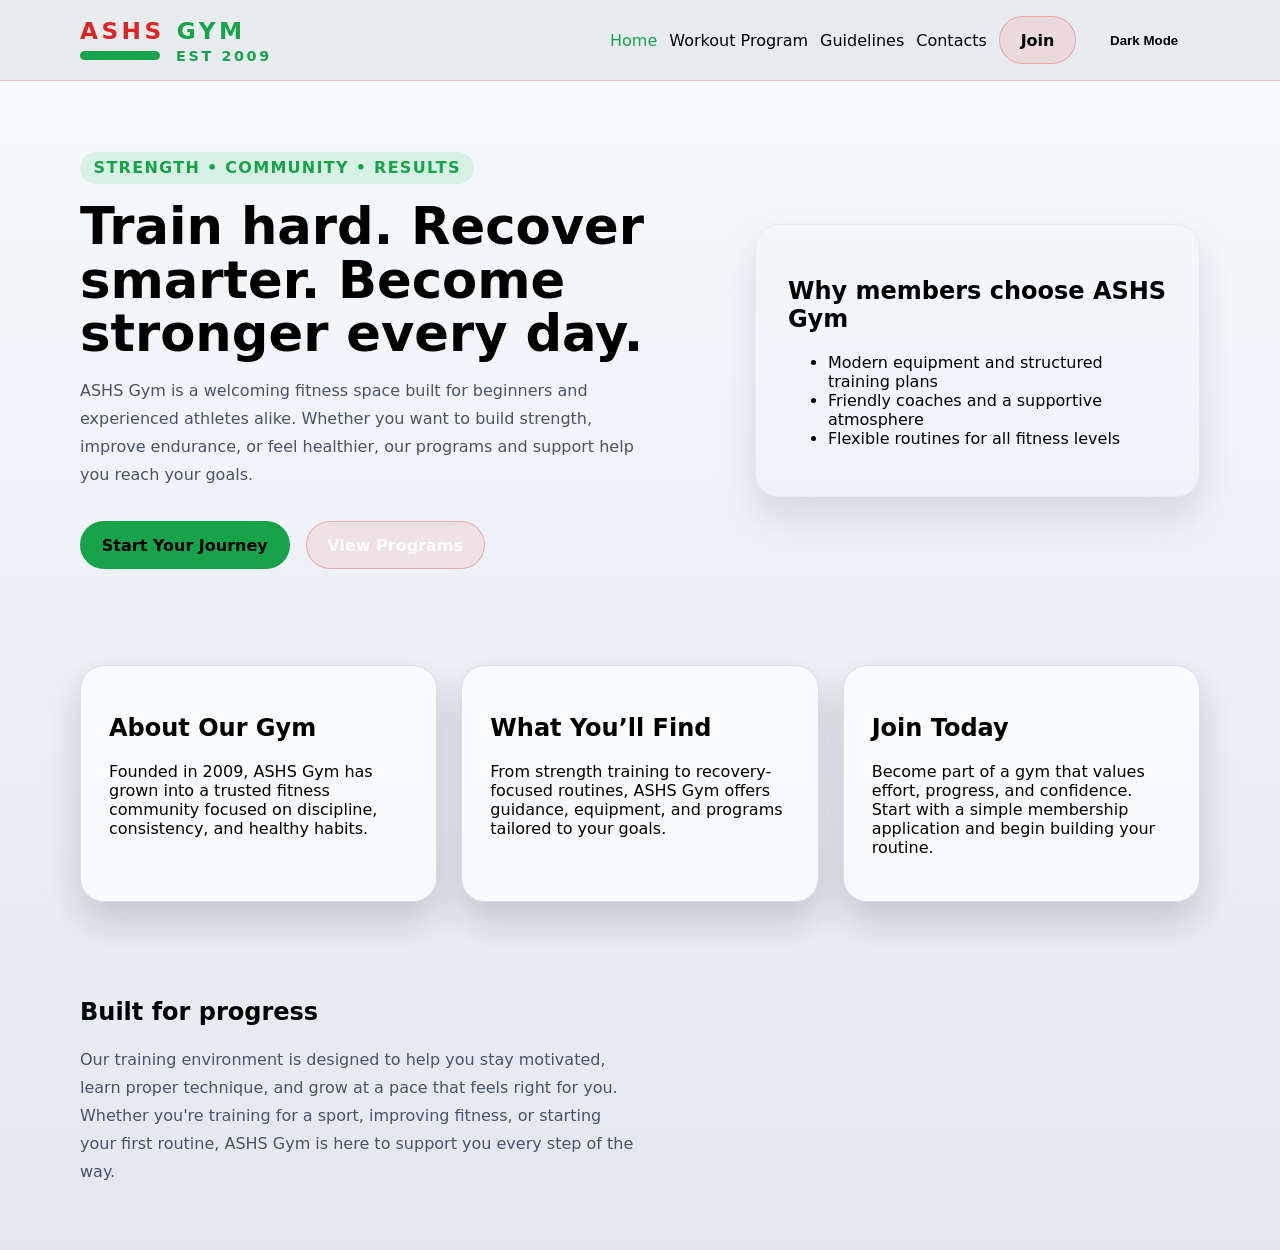
==== index.html @ 447c24f1 "About.html Changes" ====
<!DOCTYPE html>
<html lang="en">
<head>
  <meta charset="UTF-8" />
  <meta name="viewport" content="width=device-width, initial-scale=1.0" />
  <title>ASHS Gym | Home</title>
  <link rel="stylesheet" href="styles.css" />
</head>
<body>
  <header class="site-header">
    <div class="container header-inner">
      <a class="brand" href="index.html">
        <div class="brand-main"><span class="brand-red">ASHS</span><span class="brand-green">GYM</span></div>
        <div class="brand-subrow"><span class="brand-line"></span><span class="brand-sub">EST 2009</span></div>
      </a>
      <nav class="site-nav">
        <a href="index.html" class="active">Home</a>
        <a href="workout-program.html">Workout Program</a>
        <a href="guidelines.html">Guidelines</a>
        <a href="contacts.html">Contacts</a>
        <a class="button button-secondary" href="join.html">Join</a>
        <button id="themeToggle" class="button button-outline" aria-label="Toggle theme">Light Mode</button>
      </nav>
    </div>
  </header>

  <main>
    <section class="hero">
      <div class="container hero-grid">
        <div>
          <div class="eyebrow">Strength • Community • Results</div>
          <h1>Train hard. Recover smarter. Become stronger every day.</h1>
          <p>ASHS Gym is a welcoming fitness space built for beginners and experienced athletes alike. Whether you want to build strength, improve endurance, or feel healthier, our programs and support help you reach your goals.</p>
          <div class="hero-actions">
            <a class="button button-primary" href="join.html">Start Your Journey</a>
            <a class="button button-outline" href="workout-program.html">View Programs</a>
          </div>
        </div>

        <div class="hero-panel">
          <h2>Why members choose ASHS Gym</h2>
          <ul>
            <li>Modern equipment and structured training plans</li>
            <li>Friendly coaches and a supportive atmosphere</li>
            <li>Flexible routines for all fitness levels</li>
          </ul>
        </div>
      </div>
    </section>

    <section class="info-section">
      <div class="container info-grid">
        <article class="info-card">
          <h2>About Our Gym</h2>
          <p>Founded in 2009, ASHS Gym has grown into a trusted fitness community focused on discipline, consistency, and healthy habits.</p>
        </article>
        <article class="info-card">
          <h2>What You’ll Find</h2>
          <p>From strength training to recovery-focused routines, ASHS Gym offers guidance, equipment, and programs tailored to your goals.</p>
        </article>
        <article class="info-card">
          <h2>Join Today</h2>
          <p>Become part of a gym that values effort, progress, and confidence. Start with a simple membership application and begin building your routine.</p>
        </article>
      </div>
    </section>

    <section class="content-page">
      <div class="container">
        <h2>Built for progress</h2>
        <p>Our training environment is designed to help you stay motivated, learn proper technique, and grow at a pace that feels right for you. Whether you're training for a sport, improving fitness, or starting your first routine, ASHS Gym is here to support you every step of the way.</p>
      </div>
    </section>
  </main>

  <script src="script.js"></script>
</body>
</html>
---- styles.css ----
:root {
  color-scheme: dark;
  --bg: linear-gradient(180deg, #000000 0%, #090909 100%);
  --surface: rgba(255, 255, 255, 0.05);
  --surface-strong: rgba(255, 255, 255, 0.08);
  --text: #ffffff;
  --muted: #d1d5db;
  --accent: #22c55e;
  --accent-strong: #16a34a;
  --danger: #ef4444;
  --border: rgba(255, 255, 255, 0.12);
  --shadow: 0 20px 40px rgba(0, 0, 0, 0.45);
}

body.light-theme {
  color-scheme: light;
  --bg: linear-gradient(180deg, #f8fafc 0%, #e2e8f0 100%);
  --surface: rgba(255, 255, 255, 0.72);
  --surface-strong: rgba(15, 23, 42, 0.06);
  --text: #000000;
  --muted: #475569;
  --accent: #16a34a;
  --accent-strong: #15803d;
  --danger: #dc2626;
  --border: rgba(15, 23, 42, 0.12);
  --shadow: 0 20px 40px rgba(15, 23, 42, 0.12);
}

body.light-theme .site-nav a,
body.light-theme .site-nav button {
  color: #000000;
}

body.light-theme .site-nav a:hover,
body.light-theme .site-nav a.active {
  color: var(--accent);
}

* {
  box-sizing: border-box;
}

body {
  margin: 0;
  font-family: Inter, system-ui, -apple-system, BlinkMacSystemFont, 'Segoe UI', sans-serif;
  background: var(--bg);
  color: var(--text);
  min-height: 100vh;
  padding-top: 5.5rem;
}

img {
  max-width: 100%;
}

.container {
  width: min(1120px, calc(100% - 2rem));
  margin: 0 auto;
}

.site-header {
  position: fixed;
  top: 0;
  left: 0;
  right: 0;
  z-index: 100;
  background: var(--surface-strong);
  border-bottom: 1px solid rgba(239, 68, 68, 0.25);
}

.header-inner {
  display: flex;
  align-items: center;
  justify-content: space-between;
  gap: 1rem;
  padding: 1rem 0;
}

.brand {
  display: inline-flex;
  flex-direction: column;
  gap: 0.25rem;
  text-decoration: none;
}

.brand-main {
  display: inline-flex;
  gap: 0.75rem;
  align-items: center;
  font-size: 1.45rem;
  font-weight: 900;
  letter-spacing: 0.15em;
  text-transform: uppercase;
}

.brand-red {
  color: var(--danger);
}

.brand-green {
  color: var(--accent);
}

.brand-subrow {
  display: inline-flex;
  align-items: center;
  gap: 1rem;
}

.brand-line {
  display: inline-block;
  width: 5rem;
  height: 0.6rem;
  border-radius: 999px;
  background: var(--accent);
}

.brand-sub {
  color: var(--accent);
  font-size: 0.9rem;
  font-weight: 700;
  letter-spacing: 0.18em;
}

.site-nav {
  display: flex;
  flex-wrap: wrap;
  align-items: center;
  gap: 0.75rem;
}

.site-nav a,
.site-nav button {
  color: var(--muted);
  text-decoration: none;
  transition: color 0.2s ease;
}

.site-nav button {
  border: 1px solid transparent;
  background: transparent;
  cursor: pointer;
}

.site-nav a:hover,
.site-nav a.active {
  color: var(--accent);
}

.button {
  display: inline-flex;
  align-items: center;
  justify-content: center;
  border: 1px solid transparent;
  padding: 0.85rem 1.3rem;
  border-radius: 999px;
  font-weight: 700;
  text-decoration: none;
  transition: transform 0.2s ease, background-color 0.2s ease, border-color 0.2s ease;
}

.button:hover {
  transform: translateY(-1px);
}

.button-primary {
  background: var(--accent);
  color: #000000;
}

.button-secondary,
.button-outline {
  background: rgba(239, 68, 68, 0.1);
  color: #ffffff;
  border-color: rgba(239, 68, 68, 0.35);
}

.hero {
  padding: 4rem 0 3rem;
}

.hero-grid {
  display: grid;
  grid-template-columns: 1.3fr 0.9fr;
  gap: 2rem;
  align-items: center;
}

.eyebrow {
  display: inline-flex;
  padding: 0.4rem 0.85rem;
  border-radius: 999px;
  background: rgba(34, 197, 94, 0.14);
  color: var(--accent);
  font-weight: 700;
  letter-spacing: 0.08em;
  text-transform: uppercase;
  margin-bottom: 1rem;
}

.hero h1,
.content-page h1 {
  font-size: clamp(2.25rem, 4vw, 4rem);
  line-height: 1.05;
  margin: 0 0 1rem;
}

.hero p,
.content-page p {
  max-width: 55ch;
  color: var(--muted);
  line-height: 1.75;
}

.hero-actions {
  display: flex;
  flex-wrap: wrap;
  gap: 1rem;
  margin-top: 2rem;
}

.hero-panel {
  background: rgba(255, 255, 255, 0.05);
  border: 1px solid rgba(148, 163, 184, 0.12);
  border-radius: 24px;
  padding: 2rem;
  box-shadow: var(--shadow);
}

.feature-card h2 {
  margin-top: 0;
}

.feature-card ul {
  list-style: disc;
  margin: 1rem 0 0;
  padding-left: 1.4rem;
  color: var(--muted);
}

.info-section,
.content-page {
  padding: 3rem 0;
}

.info-card,
.callout,
.join-details,
.contact-card,
.guidelines-list article,
.program-grid article,
.feature-grid article {
  background: var(--surface);
  border: 1px solid var(--border);
  border-radius: 24px;
  padding: 1.75rem;
  box-shadow: 0 18px 36px rgba(15, 23, 42, 0.18);
}

.info-grid,
.program-grid,
.feature-grid,
.contact-grid,
.guidelines-list,
.join-grid {
  display: grid;
  gap: 1.5rem;
}

.info-grid,
.program-grid,
.feature-grid,
.contact-grid {
  grid-template-columns: repeat(auto-fit, minmax(240px, 1fr));
}

.callout {
  background: linear-gradient(135deg, rgba(34, 197, 94, 0.18), rgba(239, 68, 68, 0.12));
  border: 1px solid rgba(34, 197, 94, 0.18);
}

.callout h2 {
  margin-top: 0;
}

.content-page h2,
.join-details h2,
.contact-card h2,
.guidelines-list h2,
.program-grid h2 {
  margin-top: 0;
}

.join-grid {
  grid-template-columns: minmax(320px, 1.2fr) 0.8fr;
  align-items: start;
}

.join-form {
  display: grid;
  gap: 1rem;
}

label {
  font-weight: 600;
  color: var(--text);
}

input,
select,
textarea {
  width: 100%;
  padding: 0.95rem 1rem;
  border-radius: 16px;
  border: 1px solid rgba(148, 163, 184, 0.18);
  background: rgba(15, 23, 42, 0.94);
  color: var(--text);
  font: inherit;
}

input:focus,
select:focus,
textarea:focus {
  outline: 2px solid rgba(34, 197, 94, 0.45);
  outline-offset: 2px;
}

.form-message {
  color: #a5f3fc;
  font-weight: 600;
  min-height: 1.4rem;
}

.sql-note {
  margin-top: 1.5rem;
  padding: 1rem;
  border-radius: 18px;
  background: rgba(34, 197, 94, 0.08);
  border: 1px solid rgba(34, 197, 94, 0.18);
  color: var(--muted);
}

.site-footer {
  padding: 2.5rem 0 3rem;
  background: #040404;
  border-top: 1px solid rgba(239, 68, 68, 0.22);
}

.site-footer h2 {
  color: #ffffff;
}

.site-footer p,
.site-footer strong {
  color: var(--muted);
  gap: 1.5rem;
  grid-template-columns: 1.2fr 0.8fr;
}

.footer-social {
  display: flex;
  flex-wrap: wrap;
  gap: 0.75rem;
  margin-top: 1rem;
}

.footer-social a {
  color: var(--muted);
  text-decoration: none;
  font-weight: 700;
  transition: color 0.2s ease;
}

.footer-social a:hover {
  color: var(--accent);
}

@media (max-width: 900px) {
  .hero-grid,
  .join-grid,
  .footer-grid {
    grid-template-columns: 1fr;
  }
}

@media (max-width: 640px) {
  .header-inner {
    flex-direction: column;
    align-items: flex-start;
  }
  .site-nav {
    width: 100%;
    justify-content: flex-start;
  }
  .hero h1 {
    font-size: 2.5rem;
  }
}
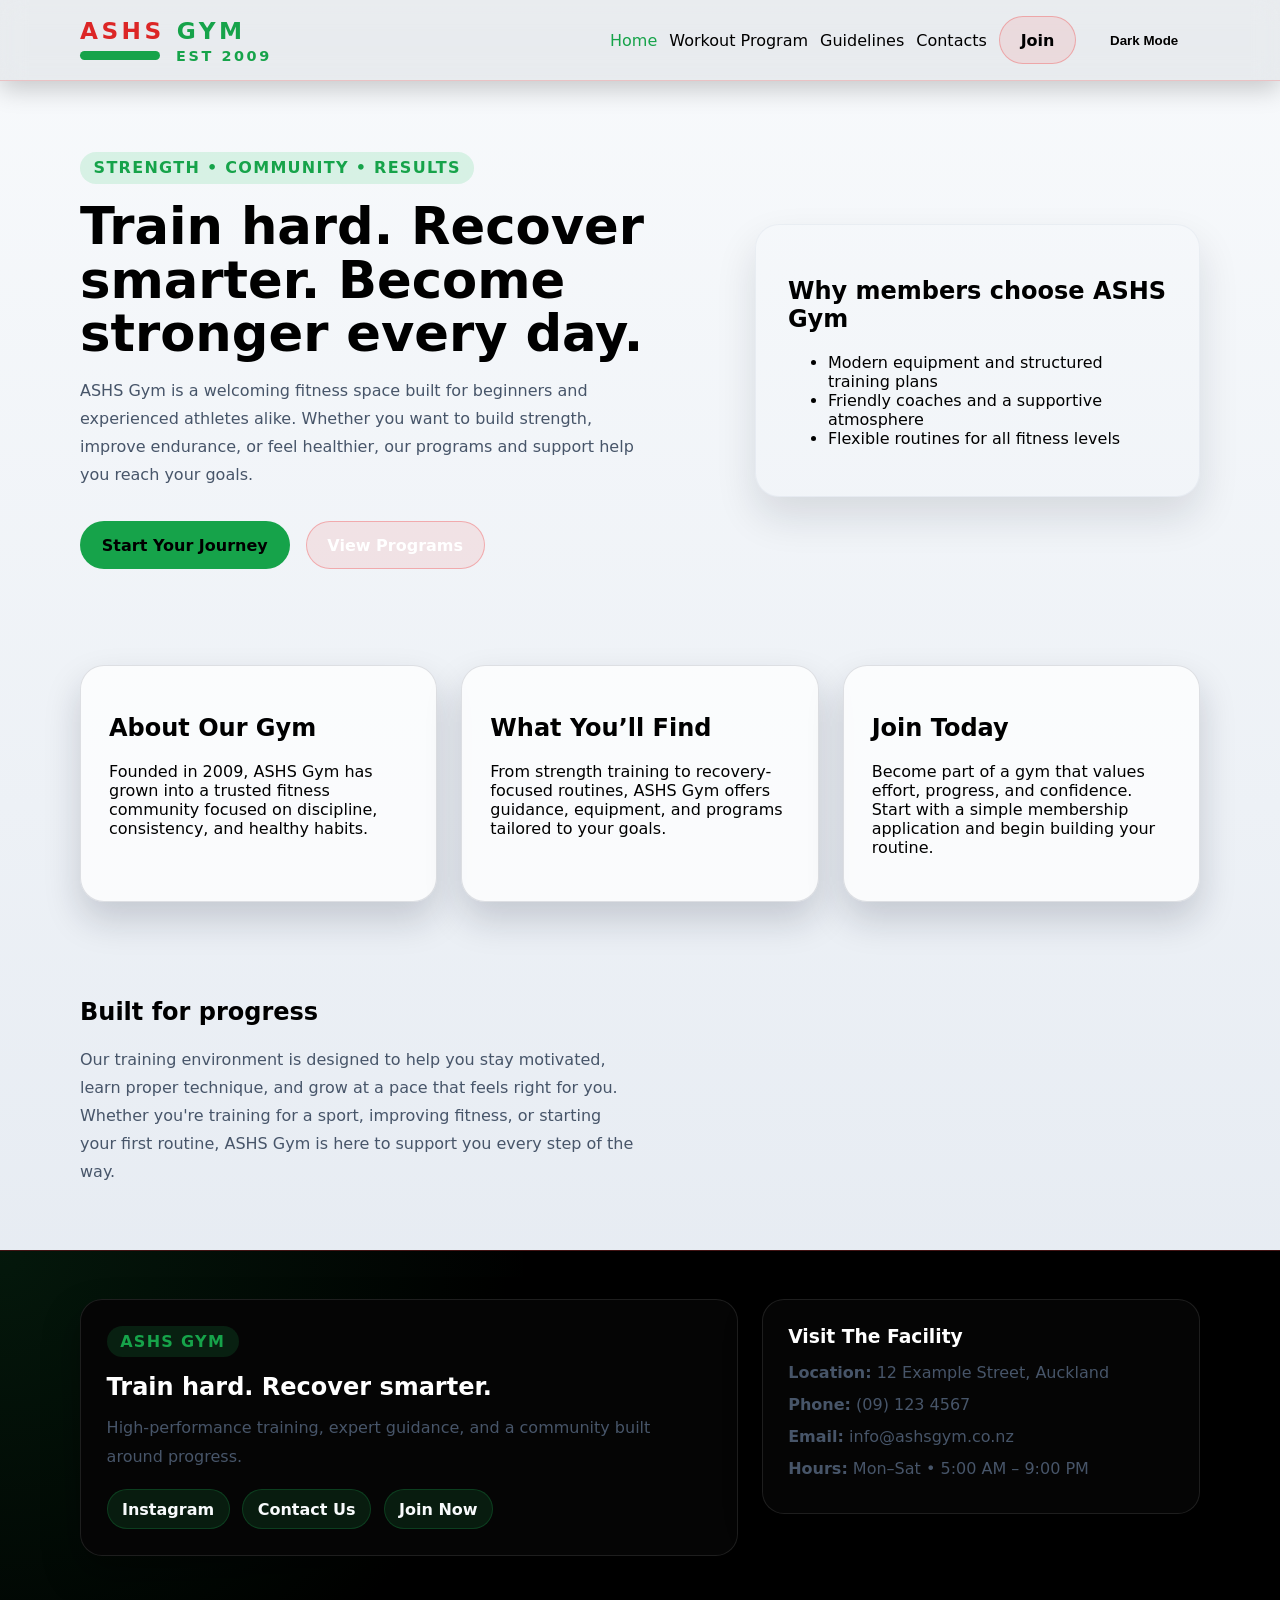
==== commit 6018cd25: "Adding Footer (Part 1)" ====
--- a/index.html
+++ b/index.html
@@ -73,6 +73,29 @@
     </section>
   </main>
 
+  <footer class="site-footer">
+    <div class="container footer-grid">
+      <div class="footer-card">
+        <div class="eyebrow">ASHS GYM</div>
+        <h2>Train hard. Recover smarter.</h2>
+        <p>High-performance training, expert guidance, and a community built around progress.</p>
+        <div class="footer-social">
+          <a href="https://www.instagram.com" target="_blank" rel="noopener noreferrer">Instagram</a>
+          <a href="contacts.html">Contact Us</a>
+          <a href="join.html">Join Now</a>
+        </div>
+      </div>
+
+      <div class="footer-card">
+        <h3>Visit The Facility</h3>
+        <p><strong>Location:</strong> 12 Example Street, Auckland</p>
+        <p><strong>Phone:</strong> (09) 123 4567</p>
+        <p><strong>Email:</strong> info@ashsgym.co.nz</p>
+        <p><strong>Hours:</strong> Mon–Sat • 5:00 AM – 9:00 PM</p>
+      </div>
+    </div>
+  </footer>
+
   <script src="script.js"></script>
 </body>
 </html>
--- a/styles.css
+++ b/styles.css
@@ -63,9 +63,12 @@
   top: 0;
   left: 0;
   right: 0;
-  z-index: 100;
+  width: 100%;
+  z-index: 1000;
   background: var(--surface-strong);
+  backdrop-filter: blur(12px);
   border-bottom: 1px solid rgba(239, 68, 68, 0.25);
+  box-shadow: 0 8px 24px rgba(0, 0, 0, 0.2);
 }
 
 .header-inner {
@@ -336,43 +339,80 @@
   padding: 1rem;
   border-radius: 18px;
   background: rgba(34, 197, 94, 0.08);
-  border: 1px solid rgba(34, 197, 94, 0.18);
+  border: 1px solid rgba(0, 0, 0, 0.18);
   color: var(--muted);
 }
 
 .site-footer {
-  padding: 2.5rem 0 3rem;
-  background: #040404;
-  border-top: 1px solid rgba(239, 68, 68, 0.22);
-}
-
-.site-footer h2 {
+  padding: 3rem 0 3.5rem;
+  background: #000000;
+  border-top: 1px solid rgba(239, 68, 68, 0.28);
+  position: relative;
+  overflow: hidden;
+}
+
+.site-footer::before {
+  content: "";
+  position: absolute;
+  inset: 0;
+  background: radial-gradient(circle at top left, rgba(34, 197, 94, 0.12), transparent 40%);
+  pointer-events: none;
+}
+
+.footer-grid {
+  display: grid;
+  grid-template-columns: 1.2fr 0.8fr;
+  gap: 1.5rem;
+  align-items: start;
+  position: relative;
+  z-index: 1;
+}
+
+.footer-card {
+  background: #050505;
+  border: 1px solid rgba(255, 255, 255, 0.1);
+  border-radius: 22px;
+  padding: 1.6rem;
+  box-shadow: 0 18px 36px rgba(0, 0, 0, 0.4);
+  backdrop-filter: blur(8px);
+}
+
+.site-footer h2,
+.site-footer h3 {
   color: #ffffff;
+  margin-top: 0;
+  margin-bottom: 0.8rem;
 }
 
 .site-footer p,
 .site-footer strong {
   color: var(--muted);
-  gap: 1.5rem;
-  grid-template-columns: 1.2fr 0.8fr;
+  line-height: 1.8;
+  margin: 0.2rem 0;
 }
 
 .footer-social {
   display: flex;
   flex-wrap: wrap;
-  gap: 0.75rem;
-  margin-top: 1rem;
+  gap: 0.8rem;
+  margin-top: 1.1rem;
 }
 
 .footer-social a {
-  color: var(--muted);
+  color: #f8fafc;
   text-decoration: none;
   font-weight: 700;
-  transition: color 0.2s ease;
+  padding: 0.6rem 0.9rem;
+  border-radius: 999px;
+  background: rgba(34, 197, 94, 0.12);
+  border: 1px solid rgba(34, 197, 94, 0.2);
+  transition: all 0.2s ease;
 }
 
 .footer-social a:hover {
   color: var(--accent);
+  background: rgba(34, 197, 94, 0.2);
+  transform: translateY(-1px);
 }
 
 @media (max-width: 900px) {
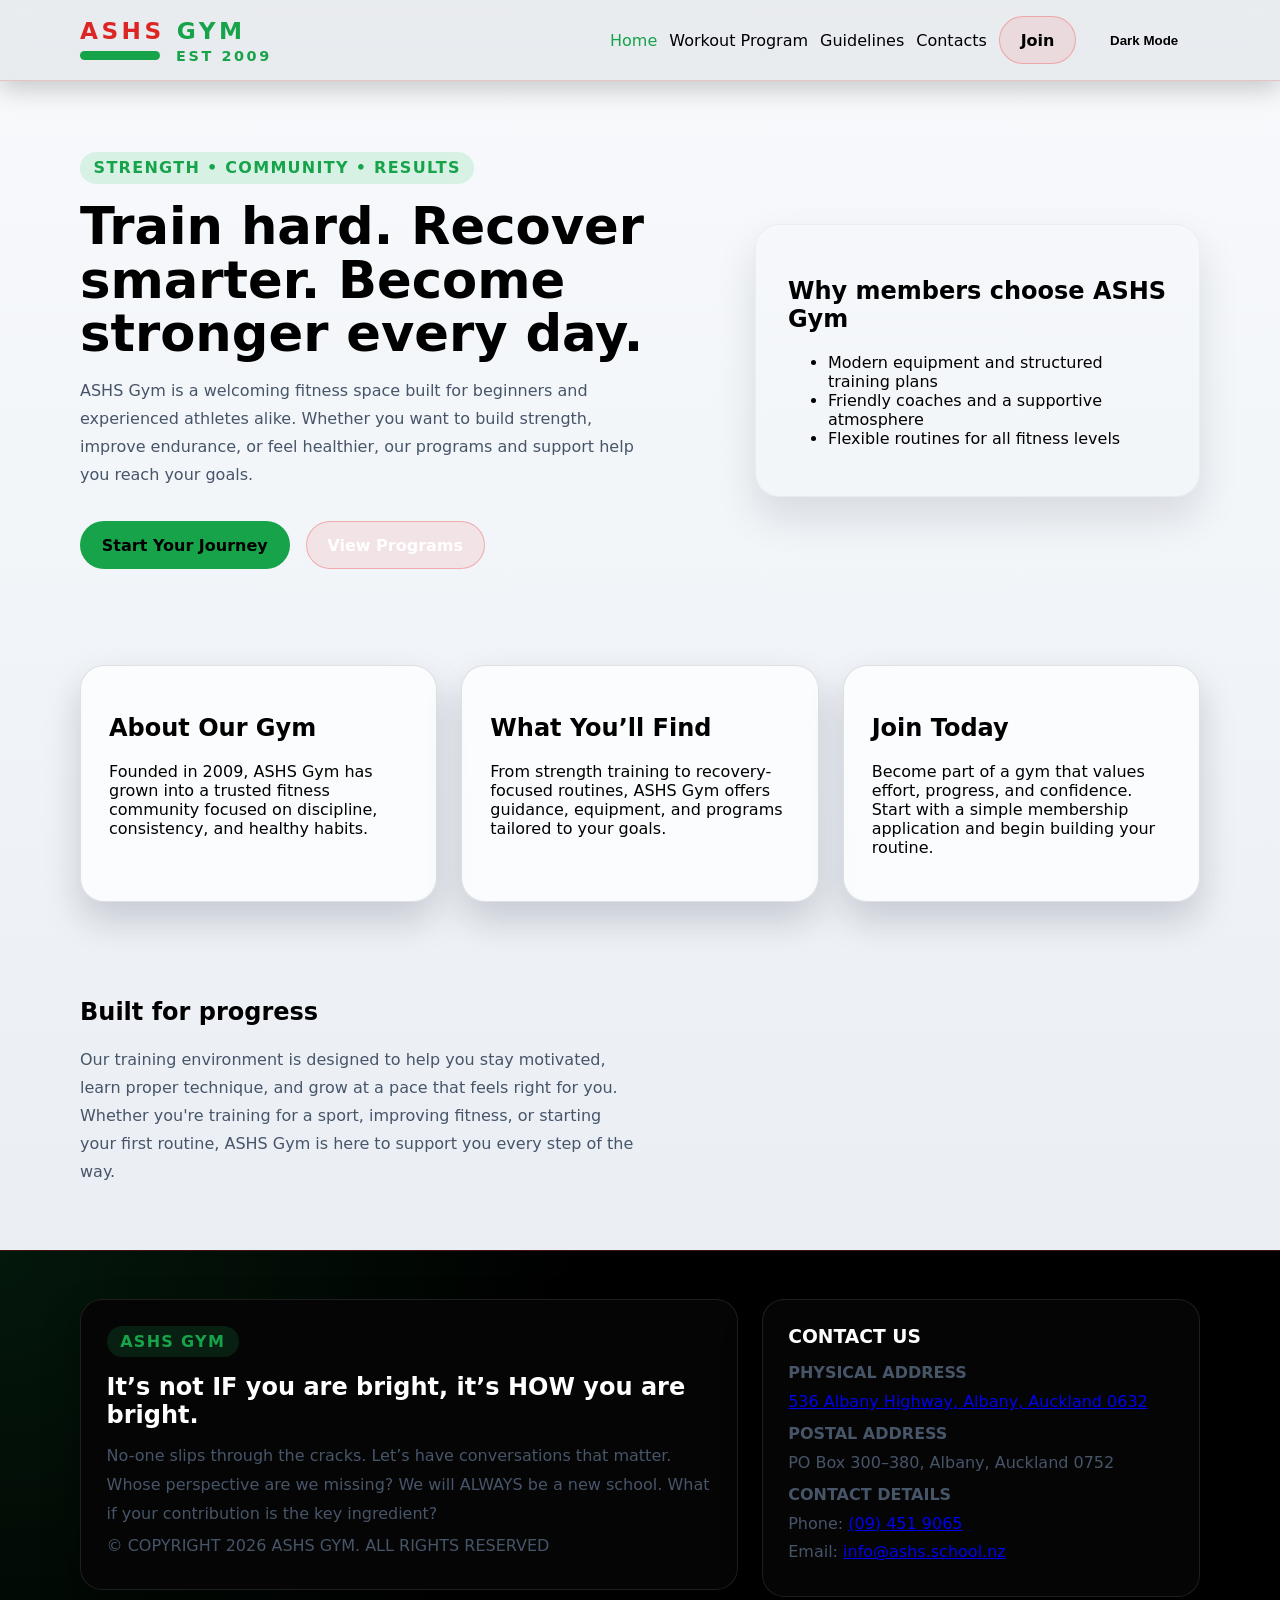
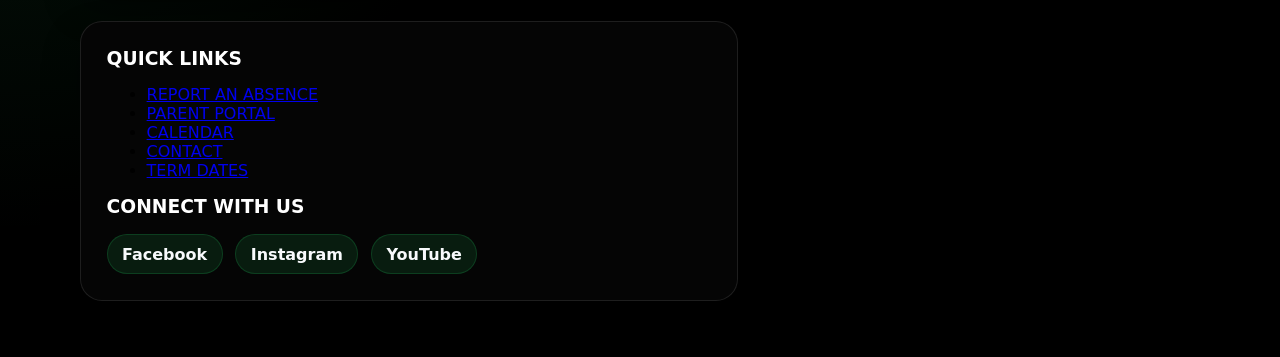
==== commit a46ae0fc: "Adding Footer" ====
--- a/index.html
+++ b/index.html
@@ -77,21 +77,33 @@
     <div class="container footer-grid">
       <div class="footer-card">
         <div class="eyebrow">ASHS GYM</div>
-        <h2>Train hard. Recover smarter.</h2>
-        <p>High-performance training, expert guidance, and a community built around progress.</p>
-        <div class="footer-social">
-          <a href="https://www.instagram.com" target="_blank" rel="noopener noreferrer">Instagram</a>
-          <a href="contacts.html">Contact Us</a>
-          <a href="join.html">Join Now</a>
-        </div>
+        <h2>It’s not IF you are bright, it’s HOW you are bright.</h2>
+        <p>No-one slips through the cracks. Let’s have conversations that matter. Whose perspective are we missing? We will ALWAYS be a new school. What if your contribution is the key ingredient?</p>
+        <p class="copyright">© COPYRIGHT 2026 ASHS GYM. ALL RIGHTS RESERVED</p>
       </div>
 
       <div class="footer-card">
-        <h3>Visit The Facility</h3>
-        <p><strong>Location:</strong> 12 Example Street, Auckland</p>
-        <p><strong>Phone:</strong> (09) 123 4567</p>
-        <p><strong>Email:</strong> info@ashsgym.co.nz</p>
-        <p><strong>Hours:</strong> Mon–Sat • 5:00 AM – 9:00 PM</p>
+        <h3>CONTACT US</h3>
+        <p><strong>PHYSICAL ADDRESS</strong><br><a href="https://goo.gl/maps/BUhARejcV5fjpgMNA" target="_blank" rel="noopener noreferrer">536 Albany Highway, Albany, Auckland 0632</a></p>
+        <p><strong>POSTAL ADDRESS</strong><br>PO Box 300–380, Albany, Auckland 0752</p>
+        <p><strong>CONTACT DETAILS</strong><br>Phone: <a href="tel:094519065">(09) 451 9065</a><br>Email: <a href="mailto:info@ashs.school.nz">info@ashs.school.nz</a></p>
+      </div>
+
+      <div class="footer-card">
+        <h3>QUICK LINKS</h3>
+        <ul class="footer-links">
+          <li><a href="https://www.ashs.school.nz/report-an-absence/">REPORT AN ABSENCE</a></li>
+          <li><a href="https://ashs.school.kiwi/index.php">PARENT PORTAL</a></li>
+          <li><a href="https://www.ashs.school.nz/calendar/">CALENDAR</a></li>
+          <li><a href="https://www.ashs.school.nz/contact-us/">CONTACT</a></li>
+          <li><a href="https://www.ashs.school.nz/general-information/">TERM DATES</a></li>
+        </ul>
+        <h3>CONNECT WITH US</h3>
+        <div class="footer-social">
+          <a href="https://www.facebook.com" target="_blank" rel="noopener noreferrer">Facebook</a>
+          <a href="https://www.instagram.com" target="_blank" rel="noopener noreferrer">Instagram</a>
+          <a href="https://www.youtube.com" target="_blank" rel="noopener noreferrer">YouTube</a>
+        </div>
       </div>
     </div>
   </footer>
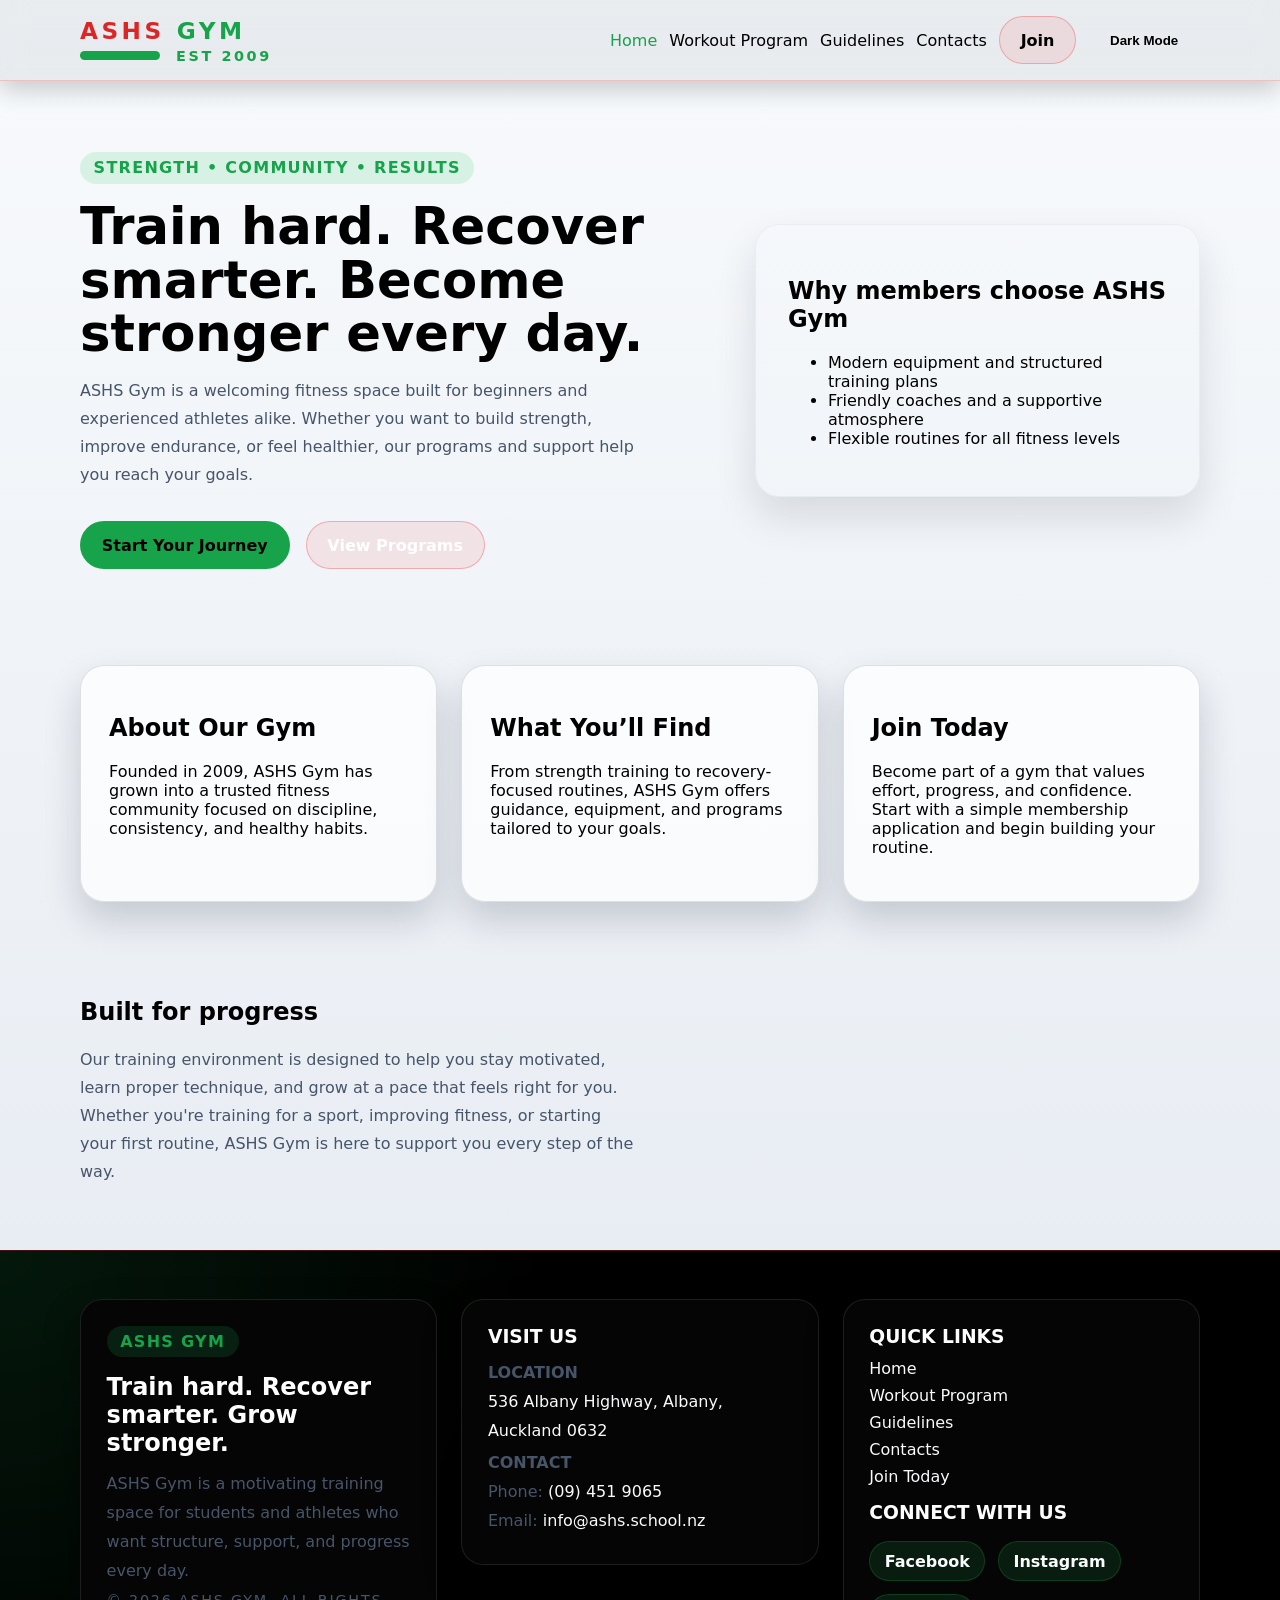
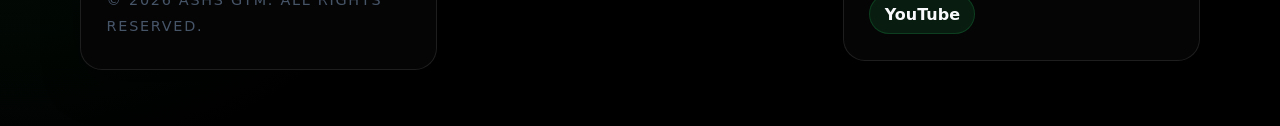
==== commit 35bf9523: "Footer Update Fix" ====
--- a/index.html
+++ b/index.html
@@ -77,26 +77,25 @@
     <div class="container footer-grid">
       <div class="footer-card">
         <div class="eyebrow">ASHS GYM</div>
-        <h2>It’s not IF you are bright, it’s HOW you are bright.</h2>
-        <p>No-one slips through the cracks. Let’s have conversations that matter. Whose perspective are we missing? We will ALWAYS be a new school. What if your contribution is the key ingredient?</p>
-        <p class="copyright">© COPYRIGHT 2026 ASHS GYM. ALL RIGHTS RESERVED</p>
+        <h2>Train hard. Recover smarter. Grow stronger.</h2>
+        <p>ASHS Gym is a motivating training space for students and athletes who want structure, support, and progress every day.</p>
+        <p class="copyright">© 2026 ASHS GYM. ALL RIGHTS RESERVED.</p>
       </div>
 
       <div class="footer-card">
-        <h3>CONTACT US</h3>
-        <p><strong>PHYSICAL ADDRESS</strong><br><a href="https://goo.gl/maps/BUhARejcV5fjpgMNA" target="_blank" rel="noopener noreferrer">536 Albany Highway, Albany, Auckland 0632</a></p>
-        <p><strong>POSTAL ADDRESS</strong><br>PO Box 300–380, Albany, Auckland 0752</p>
-        <p><strong>CONTACT DETAILS</strong><br>Phone: <a href="tel:094519065">(09) 451 9065</a><br>Email: <a href="mailto:info@ashs.school.nz">info@ashs.school.nz</a></p>
+        <h3>VISIT US</h3>
+        <p><strong>LOCATION</strong><br><a href="https://goo.gl/maps/BUhARejcV5fjpgMNA" target="_blank" rel="noopener noreferrer">536 Albany Highway, Albany, Auckland 0632</a></p>
+        <p><strong>CONTACT</strong><br>Phone: <a href="tel:094519065">(09) 451 9065</a><br>Email: <a href="mailto:info@ashs.school.nz">info@ashs.school.nz</a></p>
       </div>
 
       <div class="footer-card">
         <h3>QUICK LINKS</h3>
         <ul class="footer-links">
-          <li><a href="https://www.ashs.school.nz/report-an-absence/">REPORT AN ABSENCE</a></li>
-          <li><a href="https://ashs.school.kiwi/index.php">PARENT PORTAL</a></li>
-          <li><a href="https://www.ashs.school.nz/calendar/">CALENDAR</a></li>
-          <li><a href="https://www.ashs.school.nz/contact-us/">CONTACT</a></li>
-          <li><a href="https://www.ashs.school.nz/general-information/">TERM DATES</a></li>
+          <li><a href="index.html">Home</a></li>
+          <li><a href="workout-program.html">Workout Program</a></li>
+          <li><a href="guidelines.html">Guidelines</a></li>
+          <li><a href="contacts.html">Contacts</a></li>
+          <li><a href="join.html">Join Today</a></li>
         </ul>
         <h3>CONNECT WITH US</h3>
         <div class="footer-social">
--- a/styles.css
+++ b/styles.css
@@ -361,7 +361,7 @@
 
 .footer-grid {
   display: grid;
-  grid-template-columns: 1.2fr 0.8fr;
+  grid-template-columns: repeat(3, minmax(0, 1fr));
   gap: 1.5rem;
   align-items: start;
   position: relative;
@@ -389,6 +389,33 @@
   color: var(--muted);
   line-height: 1.8;
   margin: 0.2rem 0;
+}
+
+.footer-links {
+  list-style: none;
+  padding: 0;
+  margin: 0.5rem 0 1rem;
+  display: grid;
+  gap: 0.5rem;
+}
+
+.footer-links a,
+.site-footer a {
+  color: #f8fafc;
+  text-decoration: none;
+  transition: color 0.2s ease;
+}
+
+.footer-links a:hover,
+.site-footer a:hover {
+  color: var(--accent);
+}
+
+.copyright {
+  margin-top: 1rem;
+  font-size: 0.9rem;
+  letter-spacing: 0.12em;
+  text-transform: uppercase;
 }
 
 .footer-social {
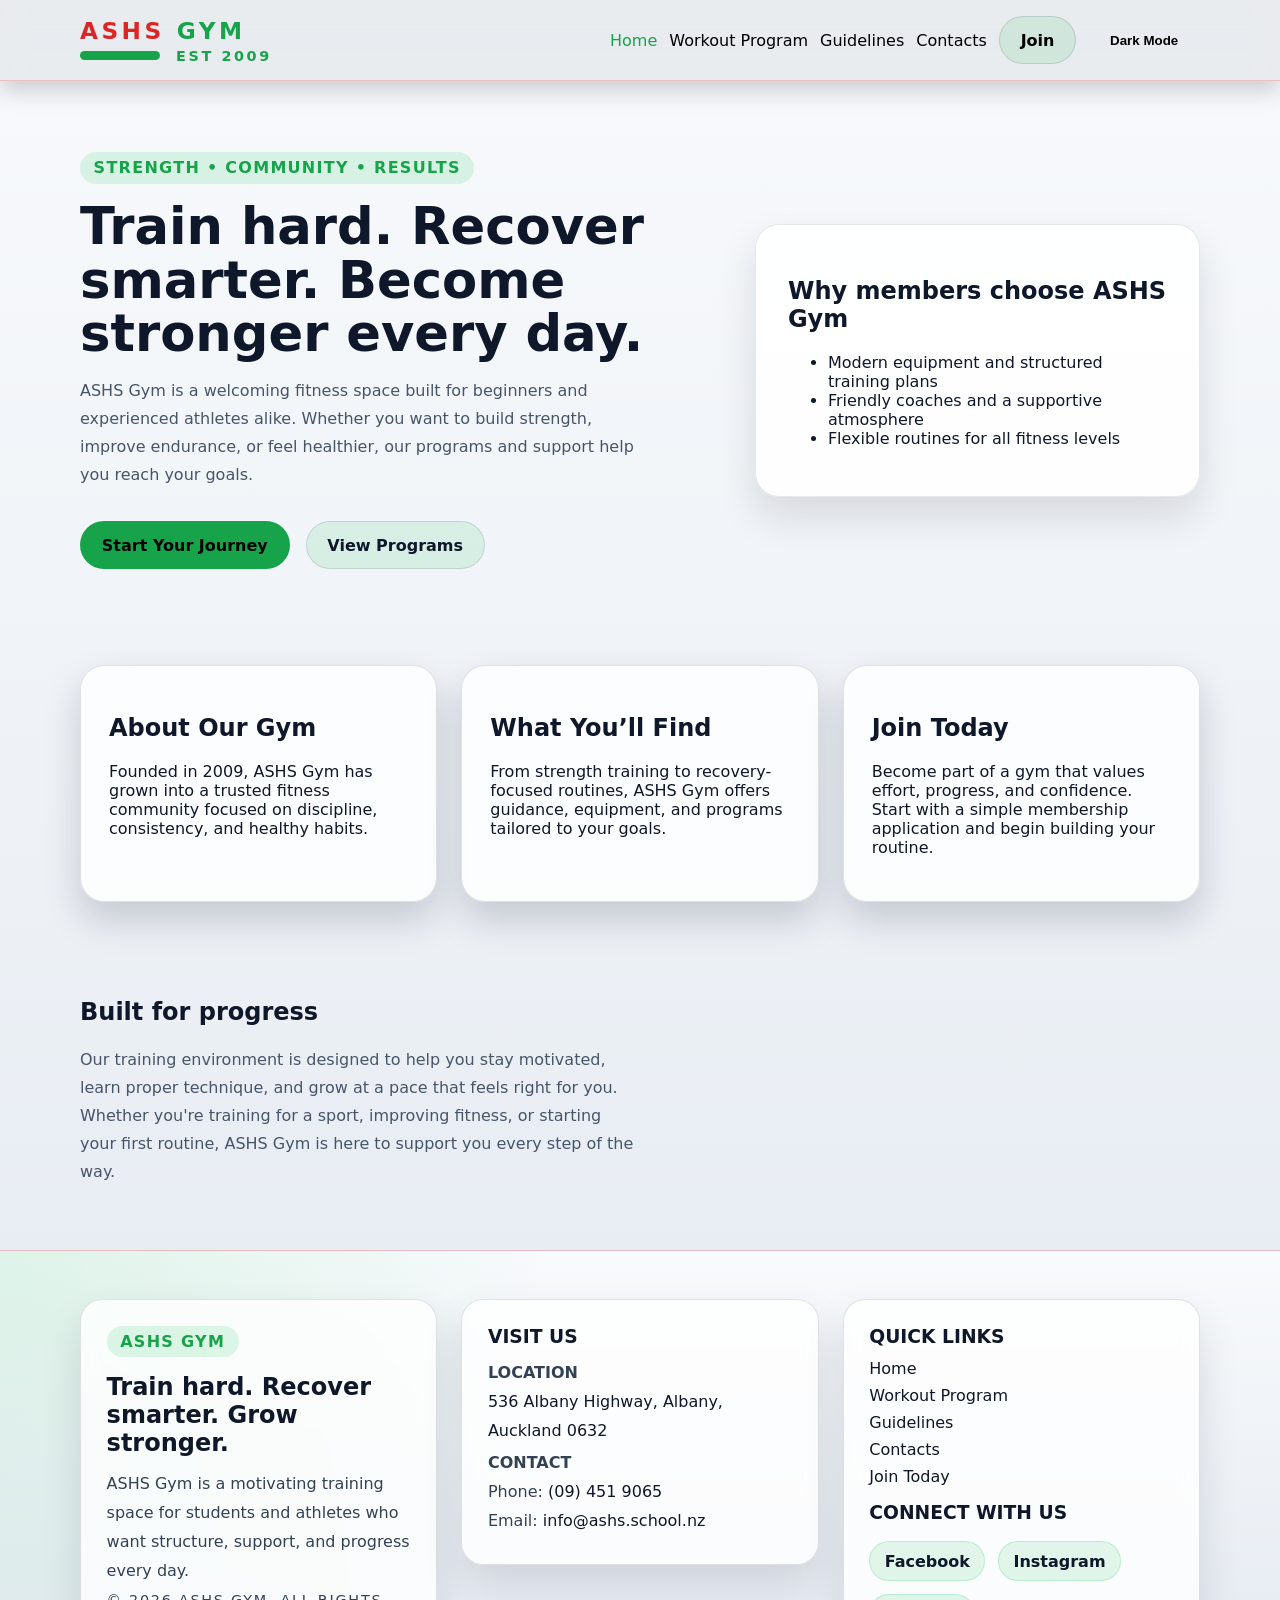
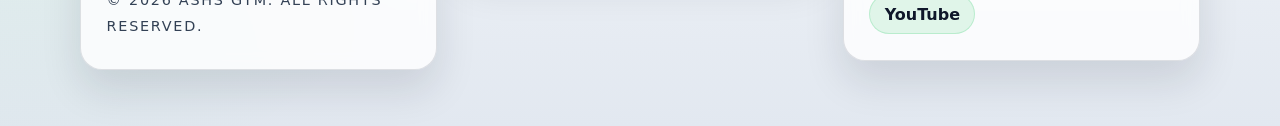
==== commit 684c3852: "Join SQLITE Addition TOOK SOO LONGGG :sOB" ====
--- a/index.html
+++ b/index.html
@@ -99,9 +99,9 @@
         </ul>
         <h3>CONNECT WITH US</h3>
         <div class="footer-social">
-          <a href="https://www.facebook.com" target="_blank" rel="noopener noreferrer">Facebook</a>
-          <a href="https://www.instagram.com" target="_blank" rel="noopener noreferrer">Instagram</a>
-          <a href="https://www.youtube.com" target="_blank" rel="noopener noreferrer">YouTube</a>
+          <a href="https://www.facebook.com/ashssports/" target="_blank" rel="noopener noreferrer">Facebook</a>
+          <a href="https://www.instagram.com/ashs_sports/" target="_blank" rel="noopener noreferrer">Instagram</a>
+          <a href="https://www.youtube.com/@ASHS_GymClub" target="_blank" rel="noopener noreferrer">YouTube</a>
         </div>
       </div>
     </div>
--- a/styles.css
+++ b/styles.css
@@ -10,20 +10,42 @@
   --danger: #ef4444;
   --border: rgba(255, 255, 255, 0.12);
   --shadow: 0 20px 40px rgba(0, 0, 0, 0.45);
+  --panel-bg: rgba(255, 255, 255, 0.05);
+  --panel-border: rgba(148, 163, 184, 0.12);
+  --input-bg: rgba(15, 23, 42, 0.94);
+  --button-secondary-bg: rgba(239, 68, 68, 0.1);
+  --button-secondary-color: #ffffff;
+  --button-outline-border: rgba(239, 68, 68, 0.35);
+  --footer-bg: linear-gradient(180deg, #050505 0%, #111827 100%);
+  --footer-card-bg: rgba(5, 5, 5, 0.8);
+  --footer-heading: #ffffff;
+  --footer-text: #e2e8f0;
+  --footer-link: #f8fafc;
 }
 
 body.light-theme {
   color-scheme: light;
   --bg: linear-gradient(180deg, #f8fafc 0%, #e2e8f0 100%);
-  --surface: rgba(255, 255, 255, 0.72);
+  --surface: rgba(255, 255, 255, 0.82);
   --surface-strong: rgba(15, 23, 42, 0.06);
-  --text: #000000;
+  --text: #0f172a;
   --muted: #475569;
   --accent: #16a34a;
   --accent-strong: #15803d;
   --danger: #dc2626;
   --border: rgba(15, 23, 42, 0.12);
   --shadow: 0 20px 40px rgba(15, 23, 42, 0.12);
+  --panel-bg: rgba(255, 255, 255, 0.9);
+  --panel-border: rgba(15, 23, 42, 0.1);
+  --input-bg: rgba(255, 255, 255, 0.96);
+  --button-secondary-bg: rgba(34, 197, 94, 0.12);
+  --button-secondary-color: #0f172a;
+  --button-outline-border: rgba(15, 23, 42, 0.12);
+  --footer-bg: linear-gradient(180deg, #f8fafc 0%, #e2e8f0 100%);
+  --footer-card-bg: rgba(255, 255, 255, 0.8);
+  --footer-heading: #0f172a;
+  --footer-text: #334155;
+  --footer-link: #0f172a;
 }
 
 body.light-theme .site-nav a,
@@ -173,9 +195,9 @@
 
 .button-secondary,
 .button-outline {
-  background: rgba(239, 68, 68, 0.1);
-  color: #ffffff;
-  border-color: rgba(239, 68, 68, 0.35);
+  background: var(--button-secondary-bg);
+  color: var(--button-secondary-color);
+  border-color: var(--button-outline-border);
 }
 
 .hero {
@@ -223,8 +245,8 @@
 }
 
 .hero-panel {
-  background: rgba(255, 255, 255, 0.05);
-  border: 1px solid rgba(148, 163, 184, 0.12);
+  background: var(--panel-bg);
+  border: 1px solid var(--panel-border);
   border-radius: 24px;
   padding: 2rem;
   box-shadow: var(--shadow);
@@ -315,8 +337,8 @@
   width: 100%;
   padding: 0.95rem 1rem;
   border-radius: 16px;
-  border: 1px solid rgba(148, 163, 184, 0.18);
-  background: rgba(15, 23, 42, 0.94);
+  border: 1px solid var(--border);
+  background: var(--input-bg);
   color: var(--text);
   font: inherit;
 }
@@ -329,7 +351,7 @@
 }
 
 .form-message {
-  color: #a5f3fc;
+  color: var(--accent);
   font-weight: 600;
   min-height: 1.4rem;
 }
@@ -345,7 +367,7 @@
 
 .site-footer {
   padding: 3rem 0 3.5rem;
-  background: #000000;
+  background: var(--footer-bg);
   border-top: 1px solid rgba(239, 68, 68, 0.28);
   position: relative;
   overflow: hidden;
@@ -369,24 +391,24 @@
 }
 
 .footer-card {
-  background: #050505;
-  border: 1px solid rgba(255, 255, 255, 0.1);
+  background: var(--footer-card-bg);
+  border: 1px solid var(--border);
   border-radius: 22px;
   padding: 1.6rem;
-  box-shadow: 0 18px 36px rgba(0, 0, 0, 0.4);
+  box-shadow: var(--shadow);
   backdrop-filter: blur(8px);
 }
 
 .site-footer h2,
 .site-footer h3 {
-  color: #ffffff;
+  color: var(--footer-heading);
   margin-top: 0;
   margin-bottom: 0.8rem;
 }
 
 .site-footer p,
 .site-footer strong {
-  color: var(--muted);
+  color: var(--footer-text);
   line-height: 1.8;
   margin: 0.2rem 0;
 }
@@ -401,7 +423,7 @@
 
 .footer-links a,
 .site-footer a {
-  color: #f8fafc;
+  color: var(--footer-link);
   text-decoration: none;
   transition: color 0.2s ease;
 }
@@ -426,7 +448,7 @@
 }
 
 .footer-social a {
-  color: #f8fafc;
+  color: var(--footer-link);
   text-decoration: none;
   font-weight: 700;
   padding: 0.6rem 0.9rem;
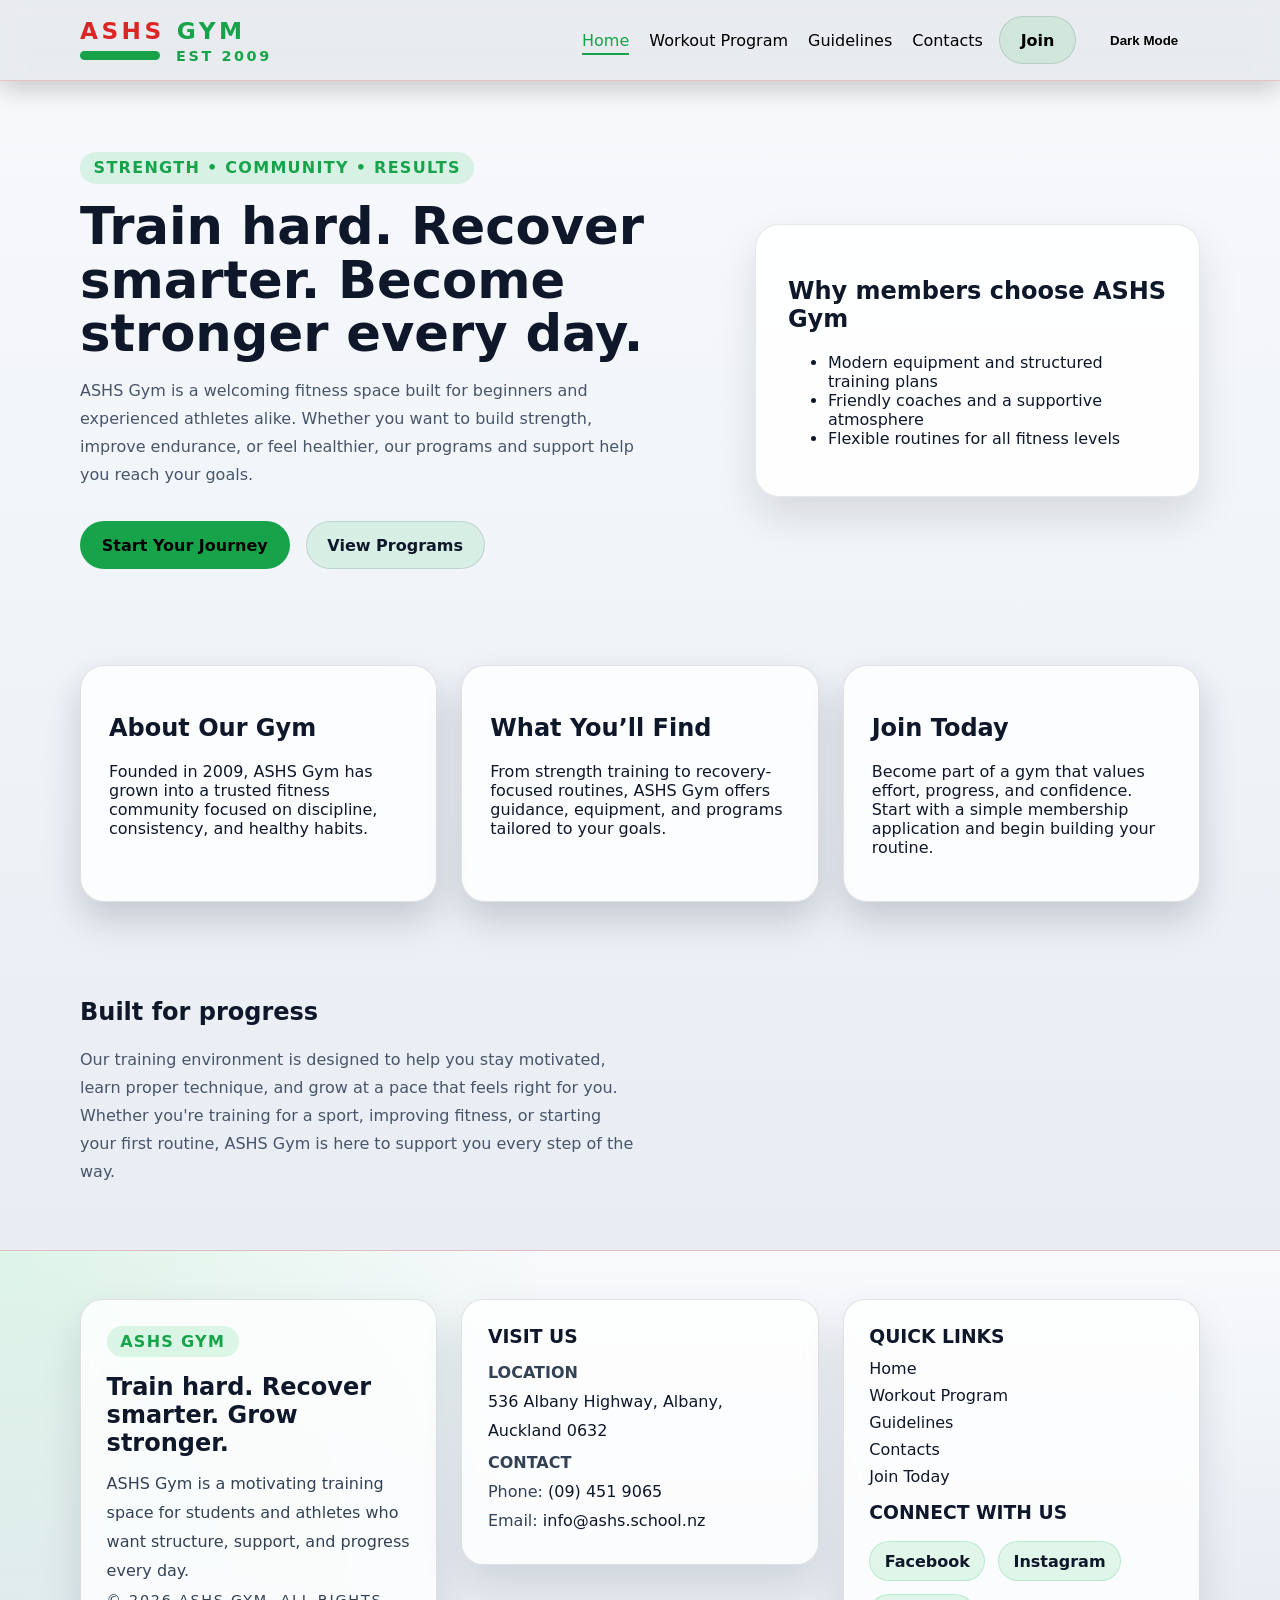
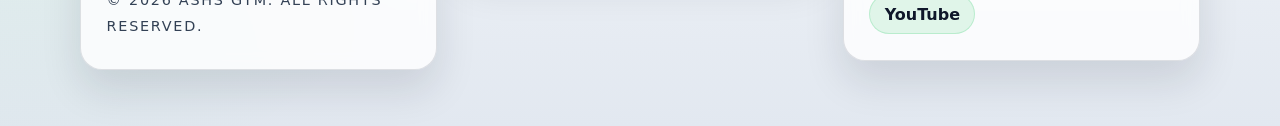
==== commit 96eaac3e: "Official Bug - All Pages Fixed Errors" ====
--- a/index.html
+++ b/index.html
@@ -7,6 +7,7 @@
   <link rel="stylesheet" href="styles.css" />
 </head>
 <body>
+  <!-- Header component: displays the gym brand and links to the other pages. -->
   <header class="site-header">
     <div class="container header-inner">
       <a class="brand" href="index.html">
@@ -24,7 +25,9 @@
     </div>
   </header>
 
+  <!-- Main component: contains the unique content for the home page. -->
   <main>
+    <!-- Hero component: introduces the gym and provides the main actions. -->
     <section class="hero">
       <div class="container hero-grid">
         <div>
@@ -48,6 +51,7 @@
       </div>
     </section>
 
+    <!-- Information cards: summarise what members can expect from the gym. -->
     <section class="info-section">
       <div class="container info-grid">
         <article class="info-card">
@@ -65,6 +69,7 @@
       </div>
     </section>
 
+    <!-- Progress section: explains the gym's overall training approach. -->
     <section class="content-page">
       <div class="container">
         <h2>Built for progress</h2>
@@ -73,6 +78,7 @@
     </section>
   </main>
 
+  <!-- Footer component: provides contact details, social links, and navigation. -->
   <footer class="site-footer">
     <div class="container footer-grid">
       <div class="footer-card">
--- a/styles.css
+++ b/styles.css
@@ -1,4 +1,5 @@
 :root {
+  /* Shared colours and effects used by every page component. */
   color-scheme: dark;
   --bg: linear-gradient(180deg, #000000 0%, #090909 100%);
   --surface: rgba(255, 255, 255, 0.05);
@@ -21,9 +22,13 @@
   --footer-heading: #ffffff;
   --footer-text: #e2e8f0;
   --footer-link: #f8fafc;
+  --card-bg: #1f242c;
+  --card-bg-alt: #2b313b;
+  --card-header-bg: #3d4652;
 }
 
 body.light-theme {
+  /* Replace the shared values when light mode is selected. */
   color-scheme: light;
   --bg: linear-gradient(180deg, #f8fafc 0%, #e2e8f0 100%);
   --surface: rgba(255, 255, 255, 0.82);
@@ -46,6 +51,9 @@
   --footer-heading: #0f172a;
   --footer-text: #334155;
   --footer-link: #0f172a;
+  --card-bg: #ffffff;
+  --card-bg-alt: #f3f4f6;
+  --card-header-bg: #e2e8f0;
 }
 
 body.light-theme .site-nav a,
@@ -81,6 +89,7 @@
 }
 
 .site-header {
+  /* Fixed navigation bar shown at the top of every page. */
   position: fixed;
   top: 0;
   left: 0;
@@ -161,6 +170,28 @@
   transition: color 0.2s ease;
 }
 
+.site-nav > a:not(.button) {
+  position: relative;
+  padding: 0.35rem 0.25rem;
+}
+
+.site-nav > a:not(.button)::after {
+  position: absolute;
+  right: 0.25rem;
+  bottom: 0;
+  left: 0.25rem;
+  height: 2px;
+  background: var(--accent);
+  content: '';
+  transform: scaleX(0);
+  transition: transform 0.2s ease;
+}
+
+.site-nav > a:not(.button):hover::after,
+.site-nav > a:not(.button).active::after {
+  transform: scaleX(1);
+}
+
 .site-nav button {
   border: 1px solid transparent;
   background: transparent;
@@ -201,6 +232,7 @@
 }
 
 .hero {
+  /* Introductory section that explains the purpose of each page. */
   padding: 4rem 0 3rem;
 }
 
@@ -275,6 +307,7 @@
 .guidelines-list article,
 .program-grid article,
 .feature-grid article {
+  /* Reusable panels for information, contact details, and features. */
   background: var(--surface);
   border: 1px solid var(--border);
   border-radius: 24px;
@@ -322,6 +355,7 @@
 }
 
 .join-form {
+  /* Vertical layout for the membership application fields. */
   display: grid;
   gap: 1rem;
 }
@@ -366,6 +400,7 @@
 }
 
 .site-footer {
+  /* Shared footer containing gym information and useful links. */
   padding: 3rem 0 3.5rem;
   background: var(--footer-bg);
   border-top: 1px solid rgba(239, 68, 68, 0.28);
@@ -464,6 +499,116 @@
   transform: translateY(-1px);
 }
 
+.workout-section {
+  margin: 2rem auto 3rem;
+}
+
+.workout-heading {
+  margin: 0 0 1rem;
+  font-size: clamp(1.6rem, 2.4vw, 2.5rem);
+  line-height: 1.15;
+  font-weight: 900;
+  color: var(--text);
+}
+
+.plan-shell {
+  max-width: 1200px;
+  margin: 0 auto;
+  background: #e9e9e9;
+  border: 1px solid rgba(15, 23, 42, 0.08);
+  border-radius: 0.9rem;
+  overflow: hidden;
+  box-shadow: 0 16px 32px rgba(15, 23, 42, 0.08);
+}
+
+.plan-header {
+  background: linear-gradient(180deg, #0b6ea8 0%, #0f5b8a 100%);
+  color: #ffffff;
+  padding: 1rem 1.25rem;
+  font-weight: 800;
+  font-size: clamp(1.2rem, 1.8vw, 1.9rem);
+}
+
+.plan-subtitle {
+  background: rgba(148, 163, 184, 0.12);
+  color: #1f2937;
+  font-size: 1.05rem;
+  font-weight: 500;
+  padding: 1rem 1.25rem 0.75rem;
+  border-bottom: 1px solid rgba(15, 23, 42, 0.08);
+}
+
+.table-wrap {
+  overflow-x: auto;
+}
+
+.plan-table {
+  /* Workout tables show each exercise with its sets and repetitions. */
+  width: 100%;
+  border-collapse: collapse;
+  background: var(--card-bg);
+  color: var(--text);
+}
+
+.plan-table thead th {
+  background: var(--card-header-bg);
+  color: var(--text);
+  text-align: left;
+  font-size: 1.05rem;
+  font-weight: 700;
+  padding: 1rem 1.2rem;
+  border-bottom: 1px solid var(--border);
+}
+
+.plan-table tbody td {
+  padding: 0.95rem 1.2rem;
+  border-bottom: 1px solid var(--border);
+  vertical-align: top;
+  font-size: 1.05rem;
+  line-height: 1.45;
+  background: var(--card-bg);
+}
+
+.plan-table tbody tr:nth-child(odd) td {
+  background: var(--card-bg-alt);
+}
+
+.cards-grid {
+  display: grid;
+  grid-template-columns: repeat(auto-fit, minmax(280px, 1fr));
+  gap: 1.5rem;
+}
+
+.program-card {
+  background: var(--card-bg);
+  border: 1px solid var(--border);
+  border-radius: 18px;
+  padding: 1rem 1rem 0.5rem;
+  box-shadow: 0 18px 36px rgba(15, 23, 42, 0.12);
+}
+
+.program-card h3 {
+  margin: 0 0 1rem;
+  color: var(--text);
+  font-size: 1.4rem;
+}
+
+.compact-table thead th,
+.compact-table tbody td {
+  padding: 0.8rem 0.75rem;
+  font-size: 0.95rem;
+}
+
+.triple-grid {
+  grid-template-columns: repeat(auto-fit, minmax(280px, 1fr));
+}
+
+.section-title {
+  margin: 0 0 1rem;
+  font-size: clamp(1.8rem, 2.5vw, 2.5rem);
+  color: var(--text);
+}
+
 @media (max-width: 900px) {
   .hero-grid,
   .join-grid,
@@ -477,11 +622,46 @@
     flex-direction: column;
     align-items: flex-start;
   }
+
   .site-nav {
     width: 100%;
     justify-content: flex-start;
   }
+
   .hero h1 {
     font-size: 2.5rem;
   }
-}
+
+  .plan-header {
+    font-size: 1.5rem;
+  }
+
+  .plan-table thead {
+    display: none;
+  }
+
+  .plan-table,
+  .plan-table tbody,
+  .plan-table tr,
+  .plan-table td {
+    display: block;
+    width: 100%;
+  }
+
+  .plan-table tr {
+    border-bottom: 1px solid rgba(15, 23, 42, 0.08);
+  }
+
+  .plan-table td {
+    padding: 0.7rem 1rem;
+    border-bottom: none;
+  }
+
+  .plan-table td::before {
+    content: attr(data-label);
+    display: block;
+    font-weight: 700;
+    margin-bottom: 0.2rem;
+    color: #334155;
+  }
+}
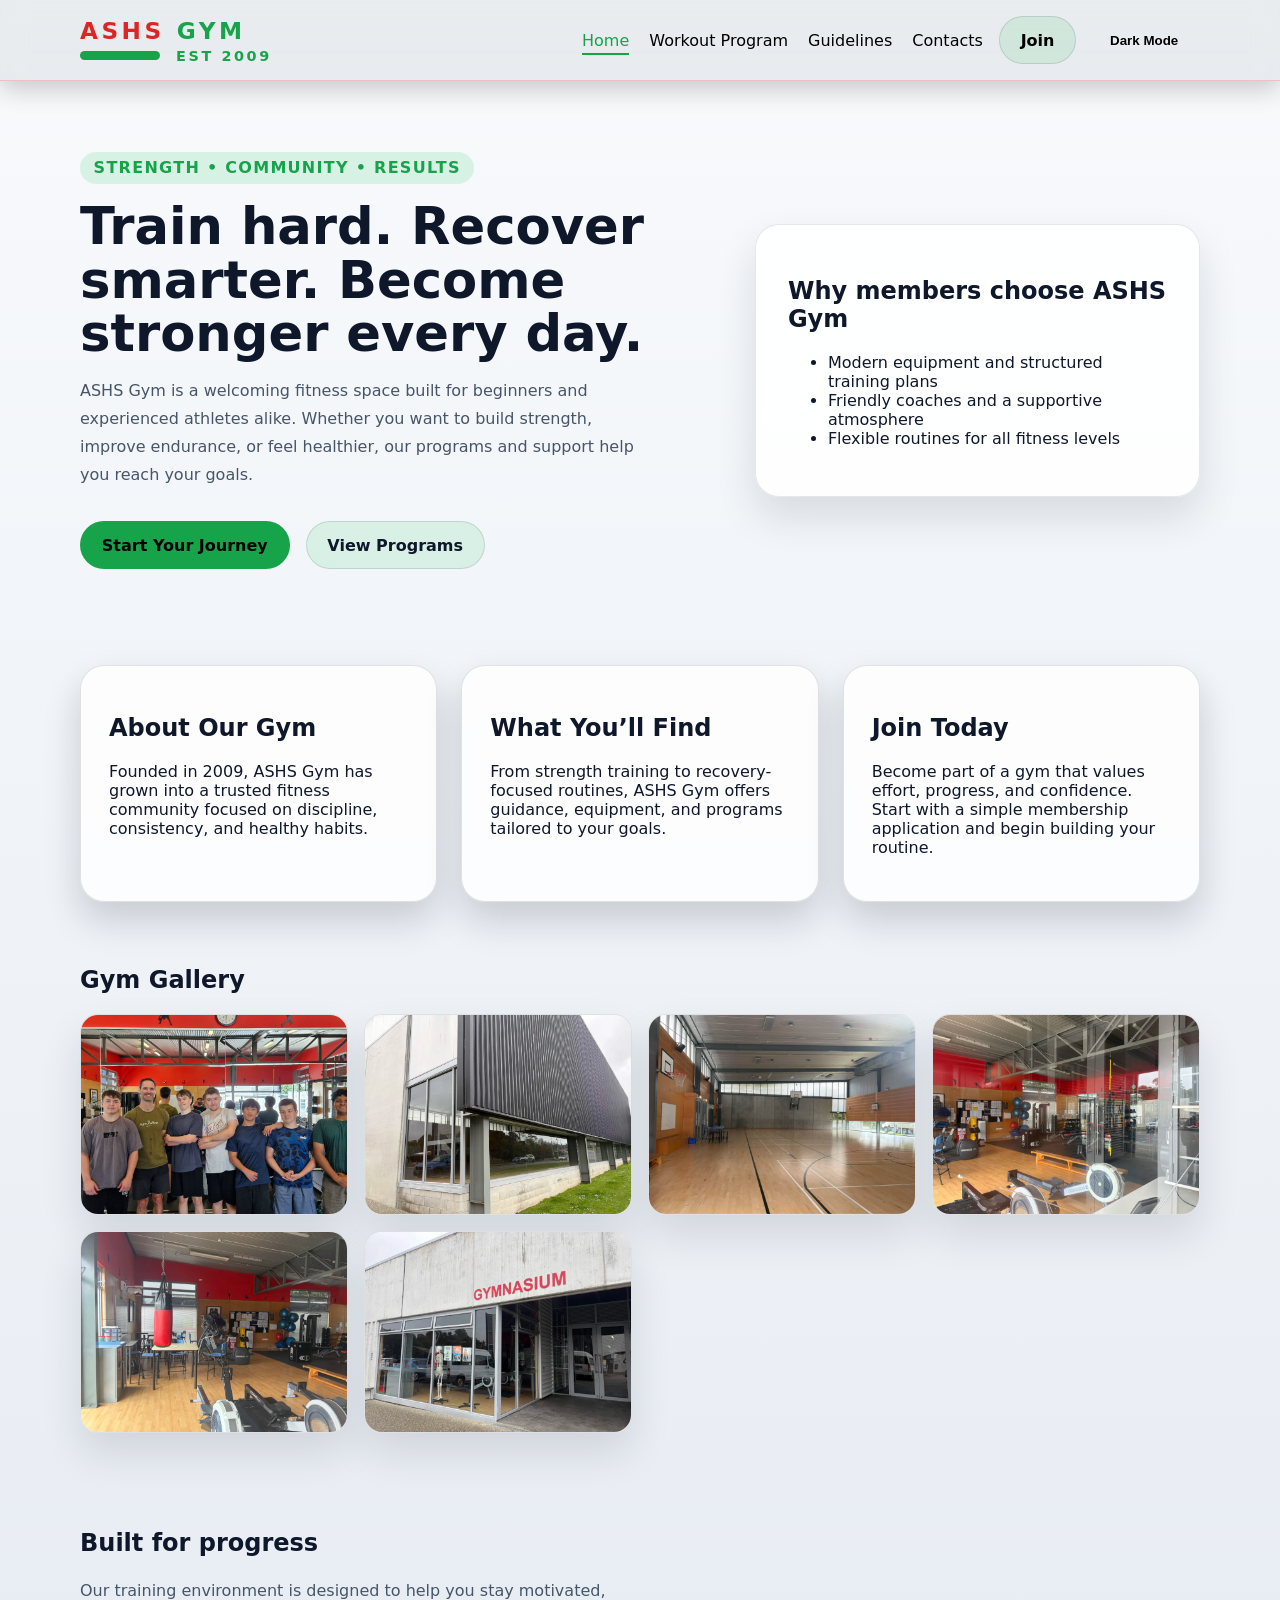
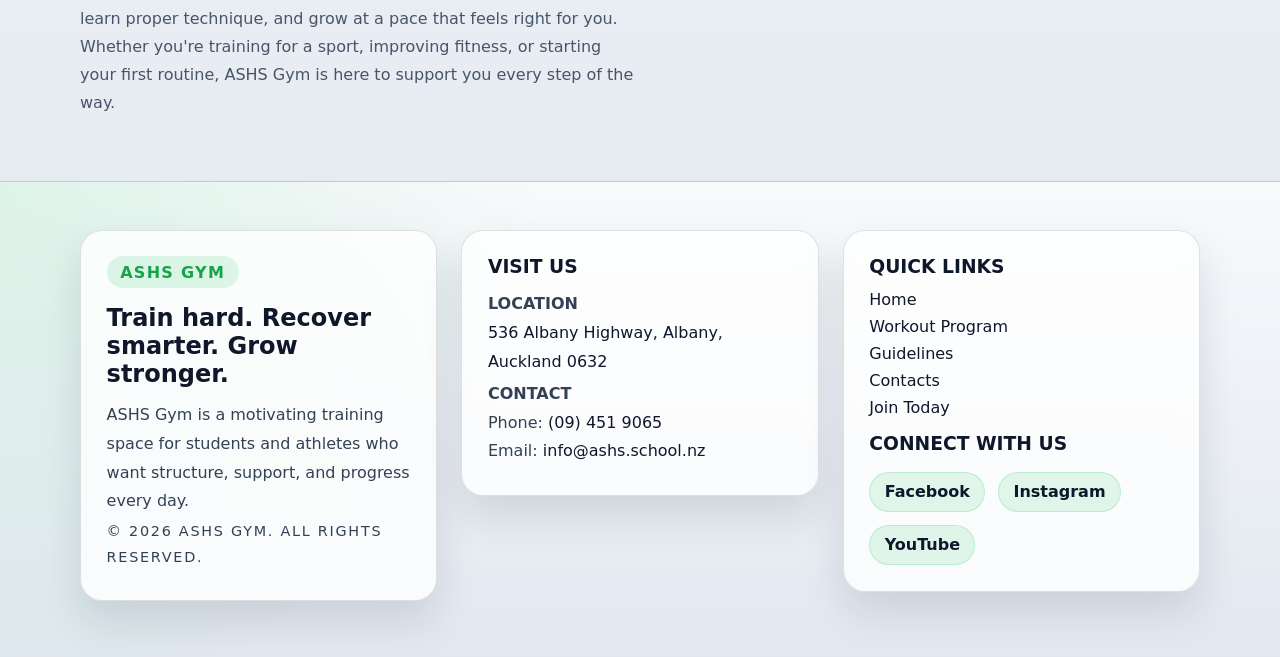
==== commit be10a1f0: "Image Bug Fix" ====
--- a/index.html
+++ b/index.html
@@ -69,6 +69,33 @@
       </div>
     </section>
 
+    <!-- Gym gallery component: displays photos from ASHS Gym activities. -->
+    <section class="prizegiving-section">
+      <div class="container">
+        <h2>Gym Gallery</h2>
+        <div class="prizegiving-gallery">
+          <figure>
+            <img class="prizegiving-image" src="images/Screenshot 2026-09-04 144256.png" alt="ASHS Gym activity" />
+          </figure>
+          <figure>
+            <img class="prizegiving-image" src="images/Screenshot 2026-09-04 145550.png" alt="ASHS Gym activity" />
+          </figure>
+          <figure>
+            <img class="prizegiving-image" src="images/Screenshot 2026-09-04 145555.png" alt="ASHS Gym activity" />
+          </figure>
+          <figure>
+            <img class="prizegiving-image" src="images/Screenshot 2026-09-04 145600.png" alt="ASHS Gym activity" />
+          </figure>
+          <figure>
+            <img class="prizegiving-image" src="images/Screenshot 2026-09-04 145605.png" alt="ASHS Gym activity" />
+          </figure>
+          <figure>
+            <img class="prizegiving-image" src="images/Screenshot 2026-09-04 145610.png" alt="ASHS Gym activity" />
+          </figure>
+        </div>
+      </div>
+    </section>
+
     <!-- Progress section: explains the gym's overall training approach. -->
     <section class="content-page">
       <div class="container">
--- a/styles.css
+++ b/styles.css
@@ -300,6 +300,37 @@
   padding: 3rem 0;
 }
 
+.prizegiving-section {
+  /* Keeps the gallery centred and spaced from nearby sections. */
+  padding: 1rem 0 3rem;
+}
+
+.prizegiving-section h2 {
+  margin-top: 0;
+}
+
+.prizegiving-gallery {
+  display: grid;
+  grid-template-columns: repeat(auto-fit, minmax(240px, 1fr));
+  gap: 1rem;
+}
+
+.prizegiving-gallery figure {
+  margin: 0;
+  overflow: hidden;
+  border: 1px solid var(--border);
+  border-radius: 18px;
+  background: var(--surface);
+  box-shadow: var(--shadow);
+}
+
+.prizegiving-image {
+  display: block;
+  width: 100%;
+  aspect-ratio: 4 / 3;
+  object-fit: cover;
+}
+
 .info-card,
 .callout,
 .join-details,
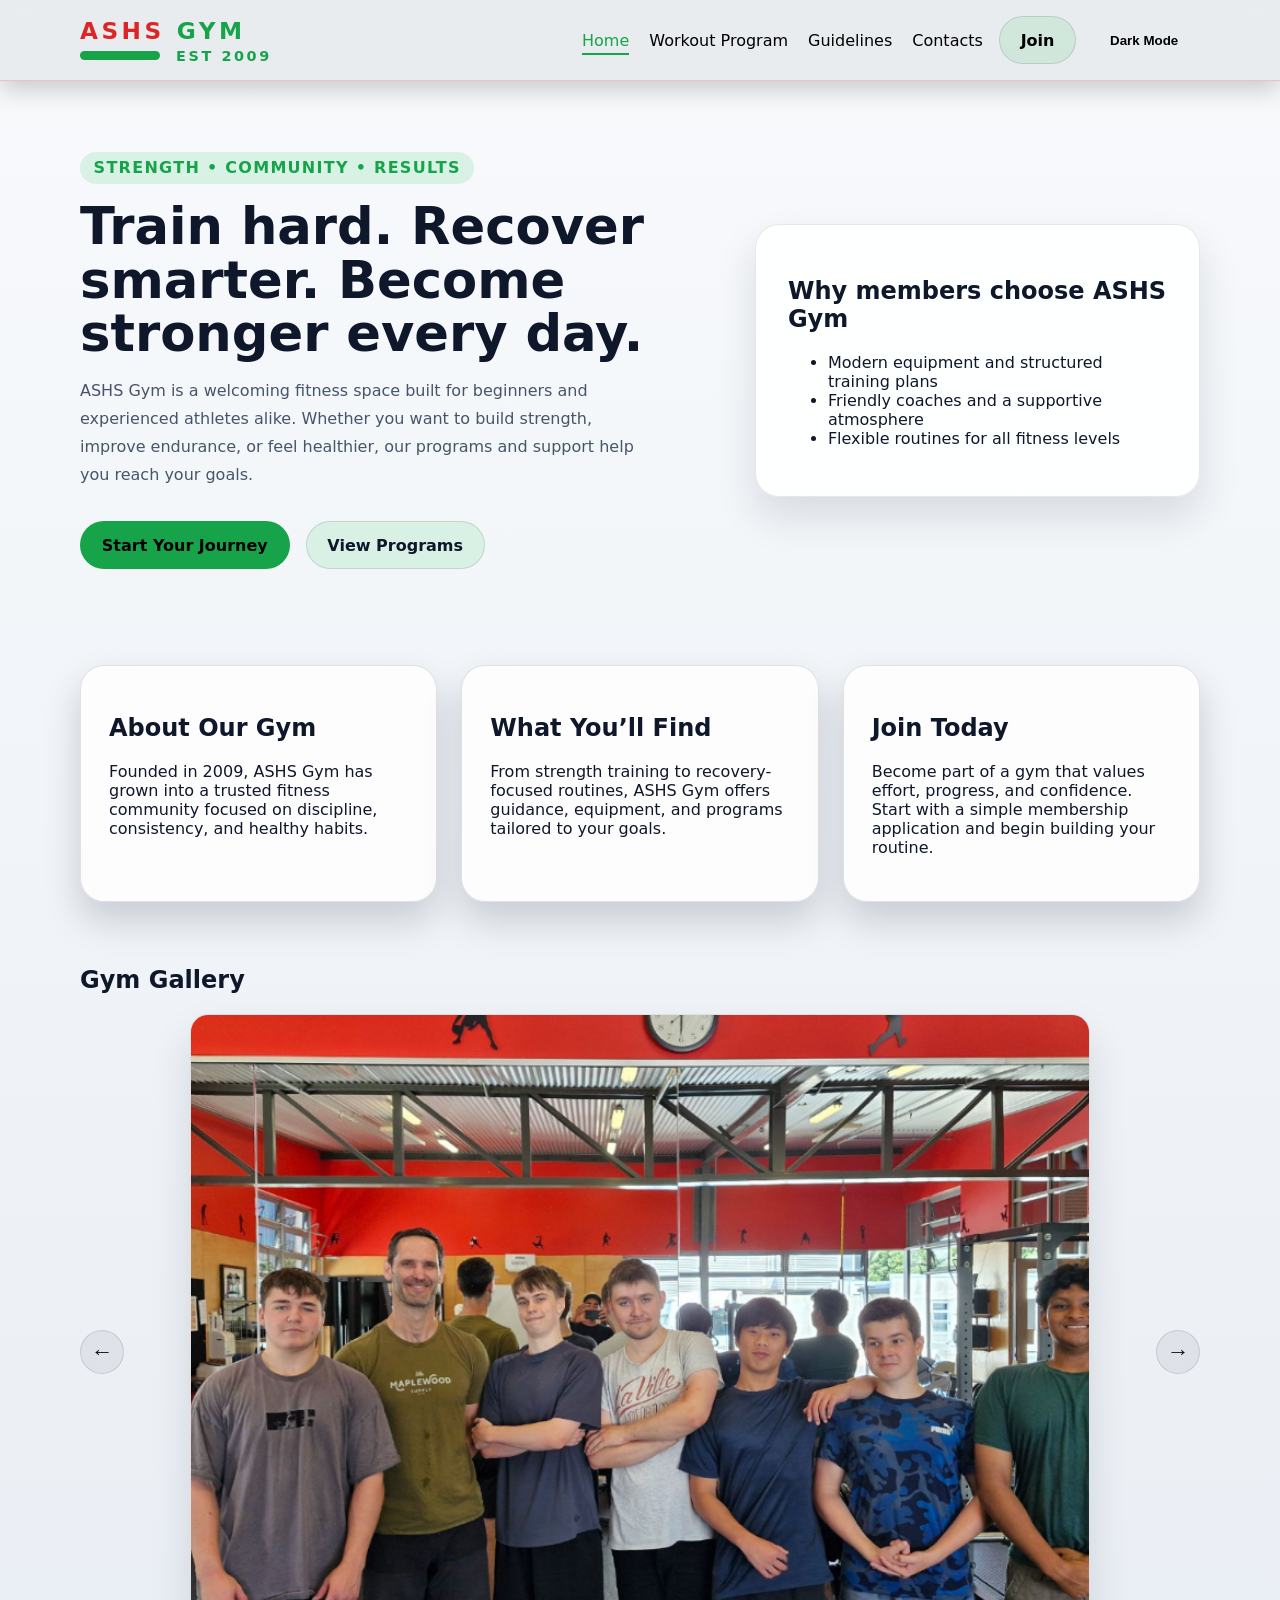
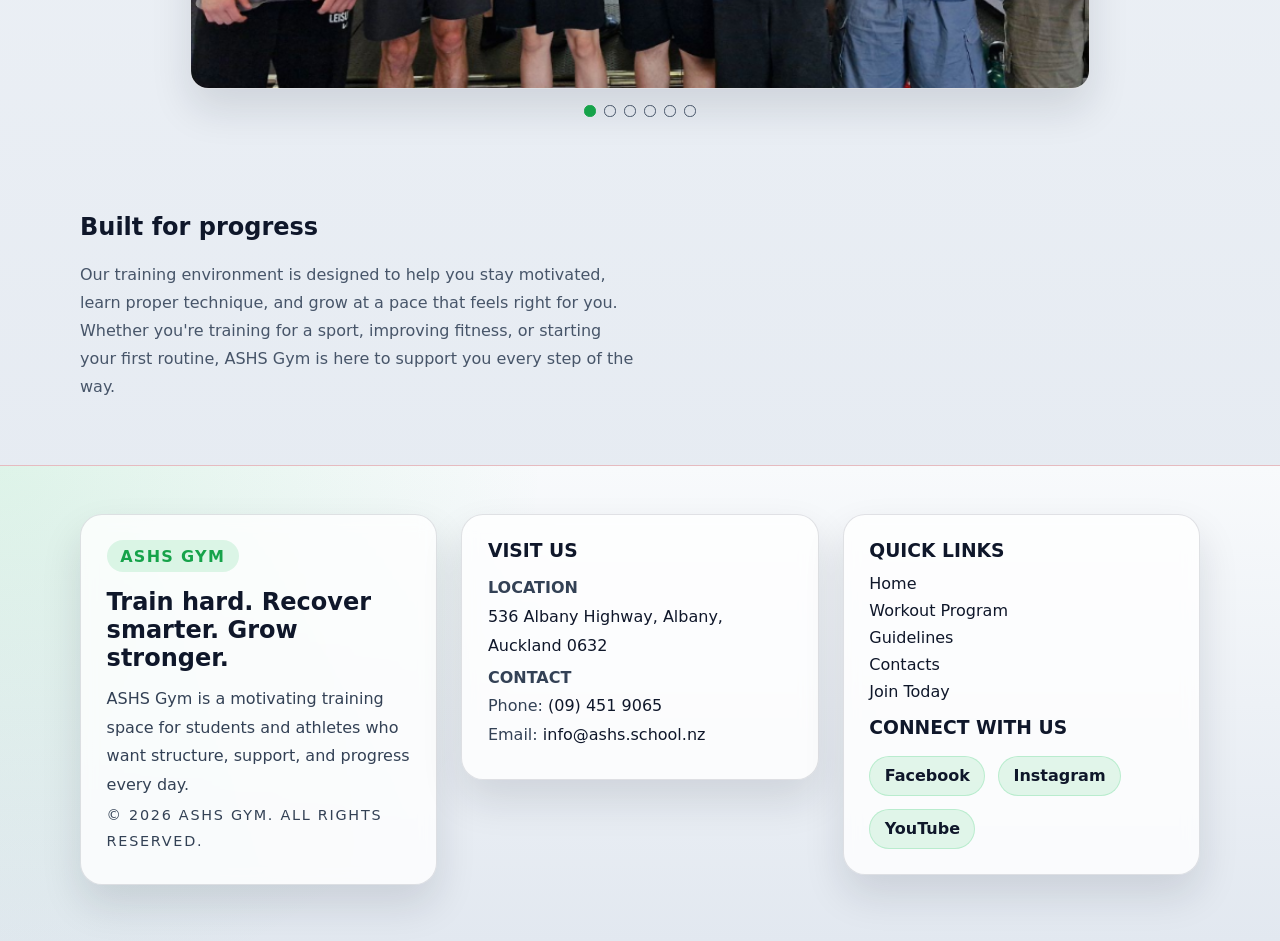
==== commit 8a76a3d2: "Updated Bug Fix Image Carousal" ====
--- a/index.html
+++ b/index.html
@@ -73,25 +73,30 @@
     <section class="prizegiving-section">
       <div class="container">
         <h2>Gym Gallery</h2>
-        <div class="prizegiving-gallery">
-          <figure>
+        <div class="gallery-carousel" aria-label="ASHS Gym photo gallery">
+          <button class="gallery-control gallery-previous" type="button" aria-label="Previous gallery image">&#8592;</button>
+          <div class="prizegiving-gallery">
+            <figure class="gallery-slide active-slide">
             <img class="prizegiving-image" src="images/Screenshot 2026-09-04 144256.png" alt="ASHS Gym activity" />
-          </figure>
-          <figure>
+            </figure>
+            <figure class="gallery-slide">
             <img class="prizegiving-image" src="images/Screenshot 2026-09-04 145550.png" alt="ASHS Gym activity" />
-          </figure>
-          <figure>
+            </figure>
+            <figure class="gallery-slide">
             <img class="prizegiving-image" src="images/Screenshot 2026-09-04 145555.png" alt="ASHS Gym activity" />
-          </figure>
-          <figure>
+            </figure>
+            <figure class="gallery-slide">
             <img class="prizegiving-image" src="images/Screenshot 2026-09-04 145600.png" alt="ASHS Gym activity" />
-          </figure>
-          <figure>
+            </figure>
+            <figure class="gallery-slide">
             <img class="prizegiving-image" src="images/Screenshot 2026-09-04 145605.png" alt="ASHS Gym activity" />
-          </figure>
-          <figure>
+            </figure>
+            <figure class="gallery-slide">
             <img class="prizegiving-image" src="images/Screenshot 2026-09-04 145610.png" alt="ASHS Gym activity" />
-          </figure>
+            </figure>
+          </div>
+          <button class="gallery-control gallery-next" type="button" aria-label="Next gallery image">&#8594;</button>
+          <div class="gallery-dots" aria-label="Choose a gallery image"></div>
         </div>
       </div>
     </section>
--- a/styles.css
+++ b/styles.css
@@ -310,18 +310,71 @@
 }
 
 .prizegiving-gallery {
+  width: min(900px, 100%);
+  margin: 0 auto;
+}
+
+.gallery-carousel {
+  position: relative;
   display: grid;
-  grid-template-columns: repeat(auto-fit, minmax(240px, 1fr));
+  grid-template-columns: auto minmax(0, 1fr) auto;
+  align-items: center;
   gap: 1rem;
 }
 
-.prizegiving-gallery figure {
+.gallery-slide {
+  display: none;
   margin: 0;
   overflow: hidden;
   border: 1px solid var(--border);
   border-radius: 18px;
   background: var(--surface);
   box-shadow: var(--shadow);
+}
+
+.gallery-slide.active-slide {
+  display: block;
+}
+
+.gallery-control {
+  width: 2.75rem;
+  height: 2.75rem;
+  border: 1px solid var(--border);
+  border-radius: 50%;
+  background: var(--surface-strong);
+  color: var(--text);
+  font-size: 1.4rem;
+  cursor: pointer;
+}
+
+.gallery-control:hover,
+.gallery-control:focus-visible {
+  background: var(--accent);
+  color: #000000;
+}
+
+.gallery-dots {
+  grid-column: 1 / -1;
+  display: flex;
+  justify-content: center;
+  gap: 0.55rem;
+}
+
+.gallery-dot {
+  width: 0.7rem;
+  height: 0.7rem;
+  padding: 0;
+  border: 1px solid var(--muted);
+  border-radius: 50%;
+  background: transparent;
+  cursor: pointer;
+}
+
+.gallery-dot.active-dot,
+.gallery-dot:hover,
+.gallery-dot:focus-visible {
+  background: var(--accent);
+  border-color: var(--accent);
 }
 
 .prizegiving-image {
